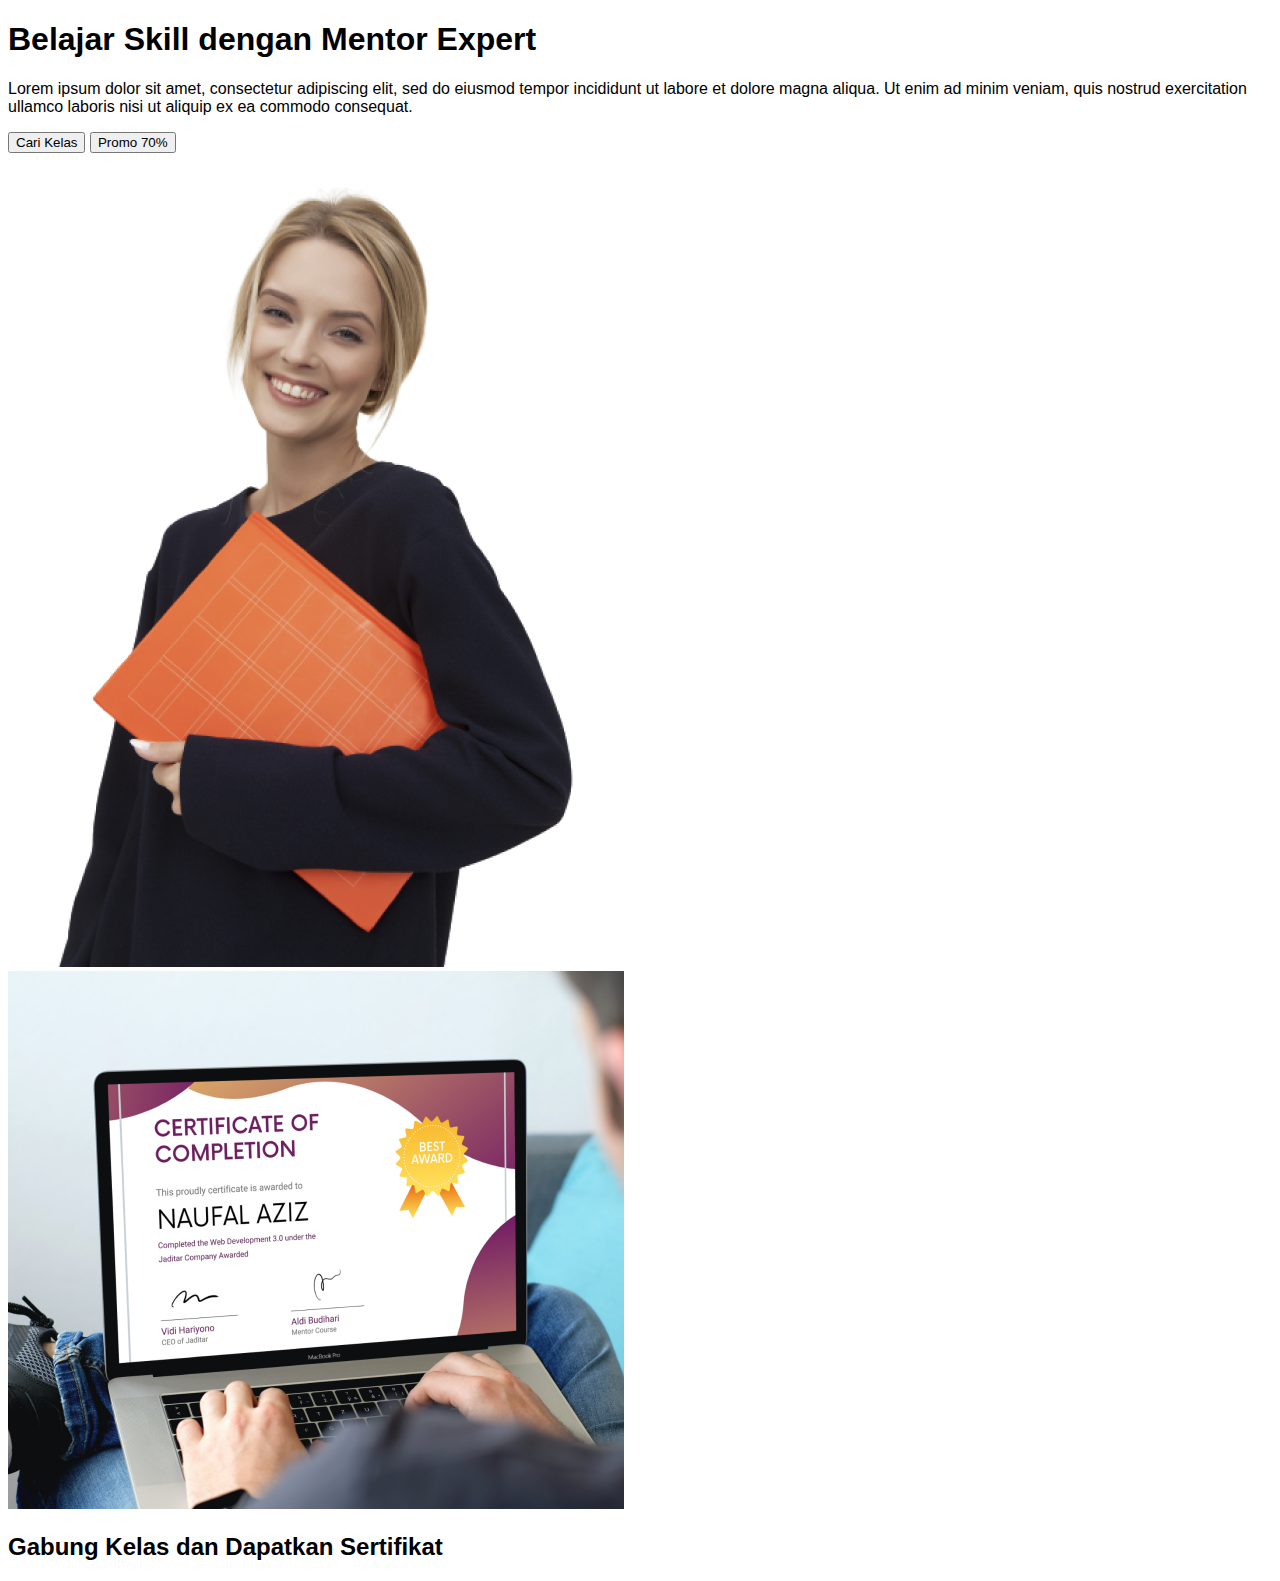
==== jour3/exo 3/index.html @ 9b6ce6b4 "started j3 exo 3" ====
<!DOCTYPE html>
<html lang="en">
<head>
    <meta charset="UTF-8">
    <meta name="viewport" content="width=device-width, initial-scale=1.0">
    <link rel="stylesheet" href="styles.css">
    <title>Exo 3</title>
</head>
<body>
    <section id="hero">
        <div id="presentation">
            <h1 id="title">Belajar Skill dengan Mentor Expert</h1>
            <p id="presentation">Lorem ipsum dolor sit amet, consectetur adipiscing elit, sed do eiusmod tempor incididunt ut labore et dolore magna aliqua. Ut enim ad minim veniam, quis nostrud exercitation ullamco laboris nisi ut aliquip ex ea commodo consequat.</p>

            <div id="hero-buttons">
                <button>Cari Kelas</button>
                <button>Promo 70%</button>
            </div>
        </div>
        <img src="src/image 1.png" alt="Femme heureuse." >
    </section>
    <section id="promo-70">
        <img src="src/Harivideo Certification 1.png" alt="Image d'un ordinateur">
        <div id="promo-text-div">
            <h2>Gabung Kelas dan Dapatkan Sertifikat</h2>
        </div>
    </section>
    
</body>
</html>
---- jour3/exo 3/styles.css ----
body {
    font-family: Helvetica, sans-serif
}
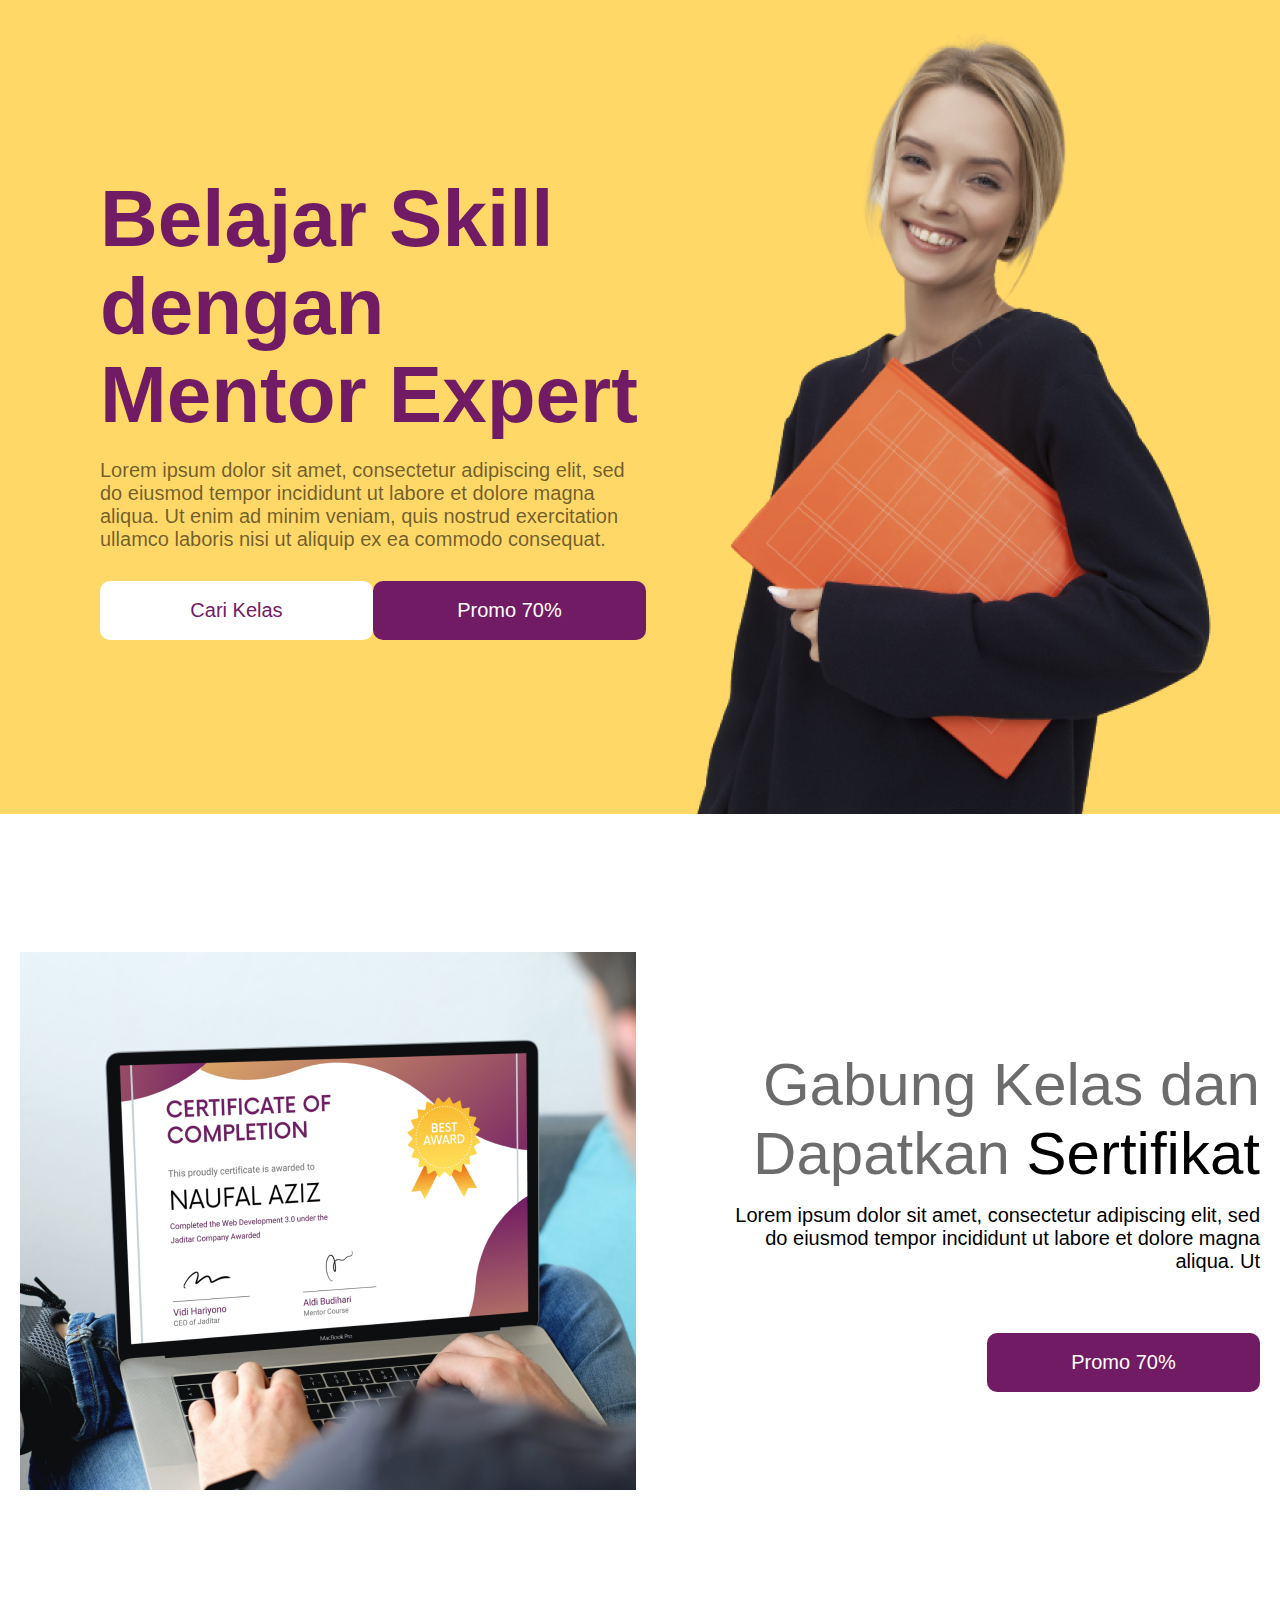
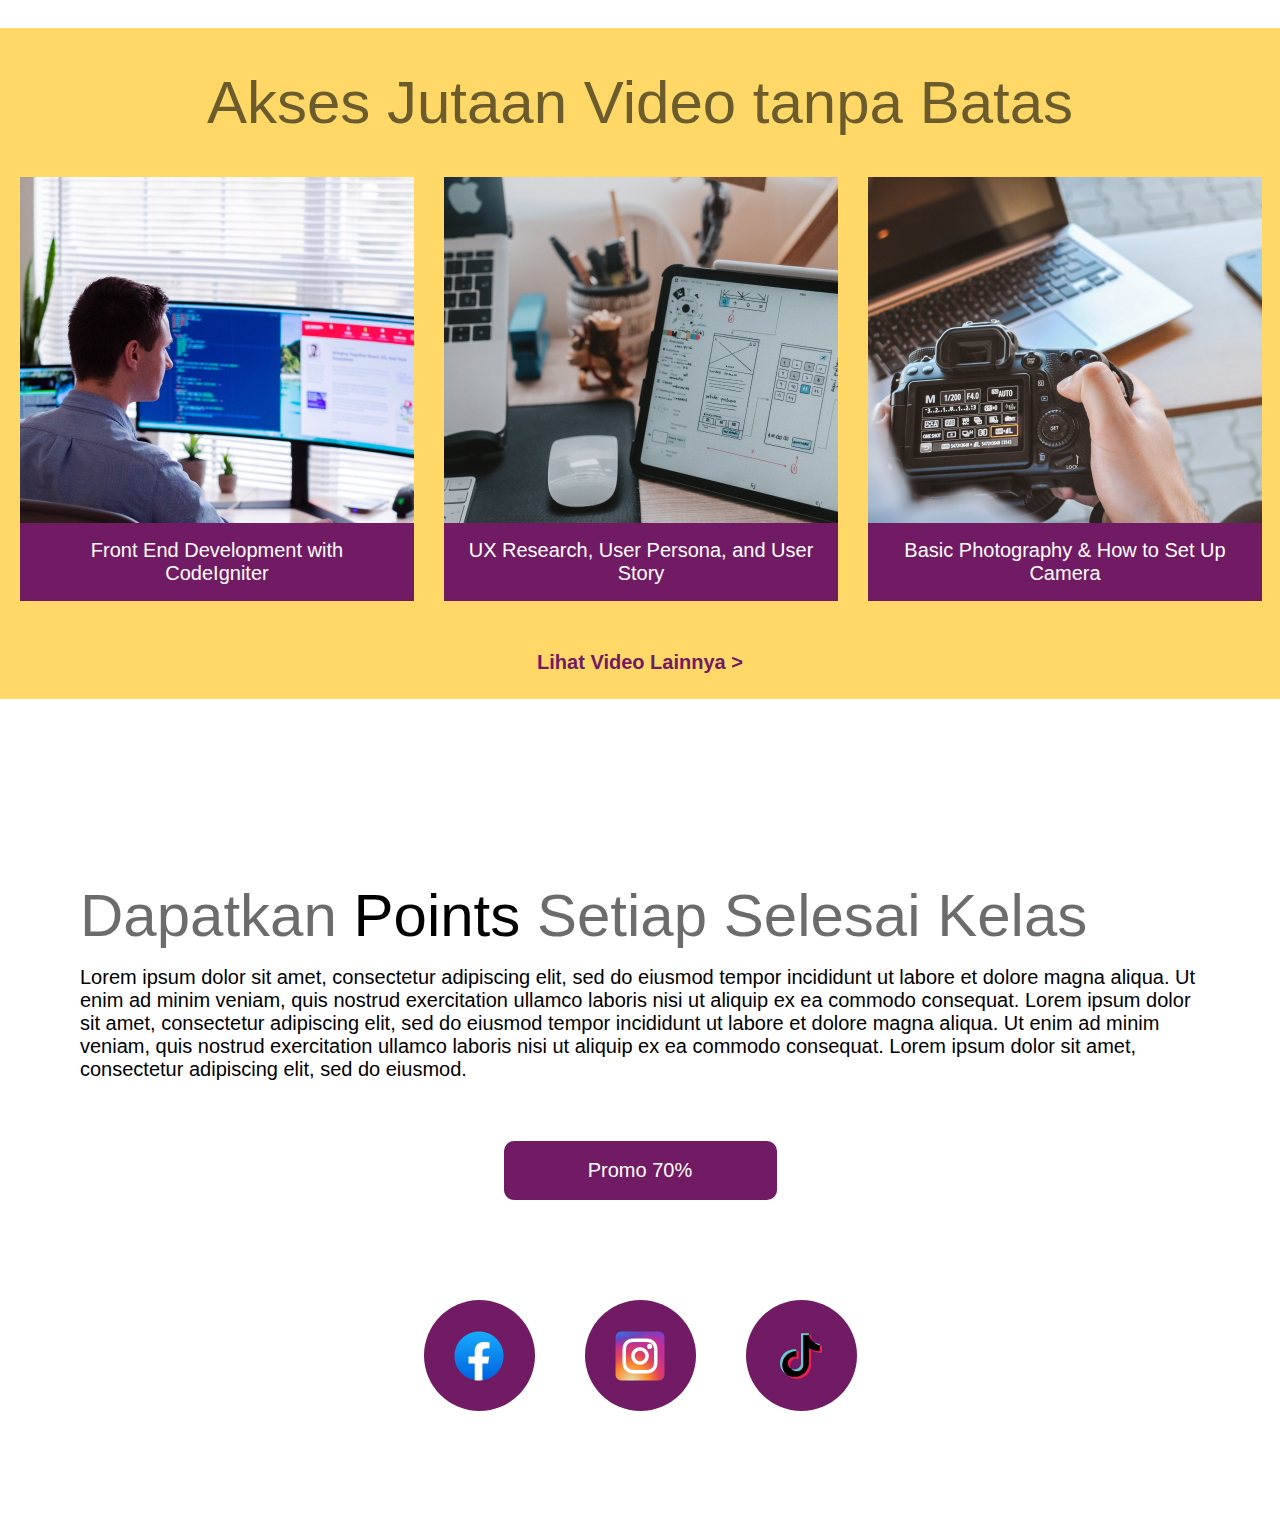
==== commit eef6f028: "exo 3: done / responsive: none" ====
--- a/jour3/exo 3/index.html
+++ b/jour3/exo 3/index.html
@@ -8,21 +8,74 @@
 </head>
 <body>
     <section id="hero">
-        <div id="presentation">
+        <div id="presentation-div">
             <h1 id="title">Belajar Skill dengan Mentor Expert</h1>
-            <p id="presentation">Lorem ipsum dolor sit amet, consectetur adipiscing elit, sed do eiusmod tempor incididunt ut labore et dolore magna aliqua. Ut enim ad minim veniam, quis nostrud exercitation ullamco laboris nisi ut aliquip ex ea commodo consequat.</p>
+            <p id="presentation-p">Lorem ipsum dolor sit amet, consectetur adipiscing elit, sed do eiusmod tempor incididunt ut labore et dolore magna aliqua. Ut enim ad minim veniam, quis nostrud exercitation ullamco laboris nisi ut aliquip ex ea commodo consequat.</p>
 
             <div id="hero-buttons">
-                <button>Cari Kelas</button>
+                <button id="white-btn">Cari Kelas</button>
                 <button>Promo 70%</button>
             </div>
         </div>
         <img src="src/image 1.png" alt="Femme heureuse." >
     </section>
     <section id="promo-70">
-        <img src="src/Harivideo Certification 1.png" alt="Image d'un ordinateur">
-        <div id="promo-text-div">
-            <h2>Gabung Kelas dan Dapatkan Sertifikat</h2>
+        <div id="promo-70-container">
+            <img src="src/Harivideo Certification 1.png" alt="Image d'un ordinateur">
+            <div id="promo-text-div">
+                <div id="promo-text-text">
+                    <h2>Gabung Kelas dan Dapatkan <span>Sertifikat</span></h2>
+                    <p>Lorem ipsum dolor sit amet, consectetur adipiscing elit, sed do eiusmod tempor incididunt ut labore et dolore magna aliqua. Ut
+                    </p>
+                </div>
+                <button>Promo 70%</button>
+            </div>
+        </div>
+        
+    </section>
+    <section id="examples">
+        <h2>Akses Jutaan Video tanpa Batas</h2>
+        <div id="gallery-container">
+            <div id="gallery">
+                <figure>
+                    <img src="src/luke-peters-B6JINerWMz0-unsplash 1.png" alt="Un homme devant un ordinateur">
+                    <figcaption>Front End Development with CodeIgniter</figcaption>
+                </figure>
+                <figure>
+                    <img src="src/alvaro-reyes-zvmZiw3vdsQ-unsplash.png" alt="Image d'une tablette, souris et ordinateur">
+                    <figcaption>UX Research, User Persona, and User Story</figcaption>
+                </figure>
+                <figure>
+                    <img src="src/jeshoots-com-p8kaVRe4edM-unsplash.png" alt="Image d'un appareil photo devant un ordinateur">
+                    <figcaption>Basic Photography & How to Set Up Camera</figcaption>
+                </figure>
+                <figure>
+                    <img src="src/jeshoots-com-p8kaVRe4edM-unsplash.png" alt="Image d'un appareil photo devant un ordinateur">
+                    <figcaption>Data and Web Mining: Expert System</figcaption>
+                </figure>
+            </div>
+            <a href="">Lihat Video Lainnya ></a>
+        </div>
+    </section>
+    <section id="endpage">
+        <div id="endpage-container">
+            <div >
+                <h2>Dapatkan <span>Points</span> Setiap Selesai Kelas</h2>
+                <p>Lorem ipsum dolor sit amet, consectetur adipiscing elit, sed do eiusmod tempor incididunt ut labore et dolore magna aliqua. Ut enim ad minim veniam, quis nostrud exercitation ullamco laboris nisi ut aliquip ex ea commodo consequat. Lorem ipsum dolor sit amet, consectetur adipiscing elit, sed do eiusmod tempor incididunt ut labore et dolore magna aliqua. Ut enim ad minim veniam, quis nostrud exercitation ullamco laboris nisi ut aliquip ex ea commodo consequat. Lorem ipsum dolor sit amet, consectetur adipiscing elit, sed do eiusmod.</p>
+            </div>
+            
+            <button>Promo 70%</button>
+        </div>
+        <div id="social-container">
+            <span>
+                <img src="src/Facebook (3).png" alt="logo Facebook">      
+            </span>
+            <span>
+                <img src="src/instagram (2).png" alt="logo Instagram" srcset="">
+            </span>
+            <span>
+                <img src="src/tiktok.png" alt="logo Tiktok" srcset="">
+            </span>
         </div>
     </section>
     
--- a/jour3/exo 3/styles.css
+++ b/jour3/exo 3/styles.css
@@ -1,3 +1,237 @@
-body {
-    font-family: Helvetica, sans-serif
-}+:root {
+    --yellow: #FFD868;
+    --purple: #721B65;
+    --less-white-background: #E5E5E5;
+    --transparent-black: #00000093;
+    --white: #ffffff;
+    --p-font-size: 20px;
+    --h2-font-size: 60px;
+
+}
+
+body, html {
+    font-family: Helvetica, sans-serif;
+    max-width: 1440px;
+    margin: 0;
+    overflow-x: hidden;
+}
+
+#hero {
+    /* height: 100vh; */
+    background-color: var(--yellow);
+    display: flex;
+    padding: 0 100px;
+    justify-content: space-between;
+    box-sizing: border-box;
+
+}
+
+section {
+    height: 814px;
+    width: 100%;
+}
+
+#presentation-div {
+    display: flex;
+    flex-direction: column;
+    gap: 20px;
+    align-self: center;
+    max-width: 570px;
+}
+
+
+#presentation-div img {
+    max-width: 570px;
+}
+
+#presentation-div h1 {
+    color: var(--purple);
+    font-size: 80px;
+    margin: 0;
+    line-height: 1.1;
+}
+
+#presentation-div p {
+    margin: 0 0 10px 0;
+    font-size: var(--p-font-size);
+    color: var(--transparent-black);
+}
+
+#presentation-div #hero-buttons {
+    width: 100%;
+    display: flex;
+    justify-content: space-between;
+}
+
+button {
+    font-size: var(--p-font-size);
+    padding: 18px 16px;
+    border: none;
+    border-radius: 10px;
+    width: 273px;
+    box-sizing: border-box;
+    background-color: var(--purple);
+    color: var(--white);
+}
+
+button:hover {
+    cursor: pointer;
+}
+
+#white-btn {
+    background-color: var(--white);
+    color: var(--purple); 
+}
+
+
+h2 {
+    color: var(--transparent-black);
+    font-size: var(--h2-font-size);
+    margin: 0;
+    font-weight: 500; 
+}
+h2 span {
+    color: black;
+}
+
+#promo-70 {
+    background-color: var(white);
+    display: flex;
+    align-items: center;
+    justify-content: center;
+}
+
+
+#promo-70-container {
+    display: flex;
+    max-width: 1240px;
+    align-items: center;
+    justify-content: space-between;
+    gap: 78px
+}
+
+#promo-70-container img {
+    max-width: 616px;
+}
+
+#promo-text-div {
+    display: flex;
+    flex-direction: column;
+    max-width: 546px;
+    align-items: end;
+    gap: 60px;
+}
+
+#promo-text-text {
+    display: flex;
+    flex-direction: column;
+    gap: 16px;
+    width: 100%;
+    text-align: right;
+}
+
+p {
+    margin: 0;
+    font-size: var(--p-font-size);
+}
+
+#examples {
+    height: 671px;
+    display: flex;
+    flex-direction: column;
+    gap: 40px;
+    align-items: center;
+    background-color: var(--yellow);
+    box-sizing: border-box;
+    padding: 40px 0 30px 0;
+}
+
+#gallery-container {
+    max-width: 1240px;
+    display: flex;
+    flex-direction: column;
+    gap: 40px;
+    align-items: center;
+}
+
+#gallery-container a {
+    text-decoration: none;
+    font-size: var(--p-font-size);
+    font-weight: 600;
+    color: var(--purple);
+}
+
+#gallery {
+    display: flex;
+    gap: 30px;
+    max-width: 1240px;
+}
+ 
+figure {
+    margin: 0;
+    display: flex;
+    flex-direction: column;
+    position: relative;
+    margin-bottom: 10px ;
+}
+
+figcaption {
+    margin: 0;
+    font-size: var(--p-font-size);
+    background-color: var(--purple);
+    color: var(--white);
+    width: 100%;
+    padding: 16px 20px;
+    box-sizing: border-box;
+    text-align: center;
+    position: absolute;
+    bottom: 0;
+}
+
+#endpage {
+    display: flex;
+    flex-direction: column;
+    justify-content: center;
+    gap: 100px;
+    align-items: center;
+    padding: 80px 80px 0 80px;
+    box-sizing: border-box;
+}
+
+#endpage-container {
+    display: flex;
+    flex-direction: column;
+    max-width: 1240px;
+    align-items: center;
+    gap: 60px;
+
+}
+
+#endpage-container div {
+    display: flex;
+    flex-direction: column;
+    gap: 16px
+}
+
+#social-container {
+    max-width: 433px;
+    display: flex;
+    align-items: center; 
+    box-sizing: border-box;
+    justify-content: center;
+    gap: 50px;
+}
+
+#social-container span {
+    width: 111px;
+    height: 111px;
+    background-color: var(--purple);
+    border-radius: 50%;
+    display: flex;
+    align-items: center;
+}
+
+#social-container img {
+    width: 56px;
+    margin: 0 auto;
+}
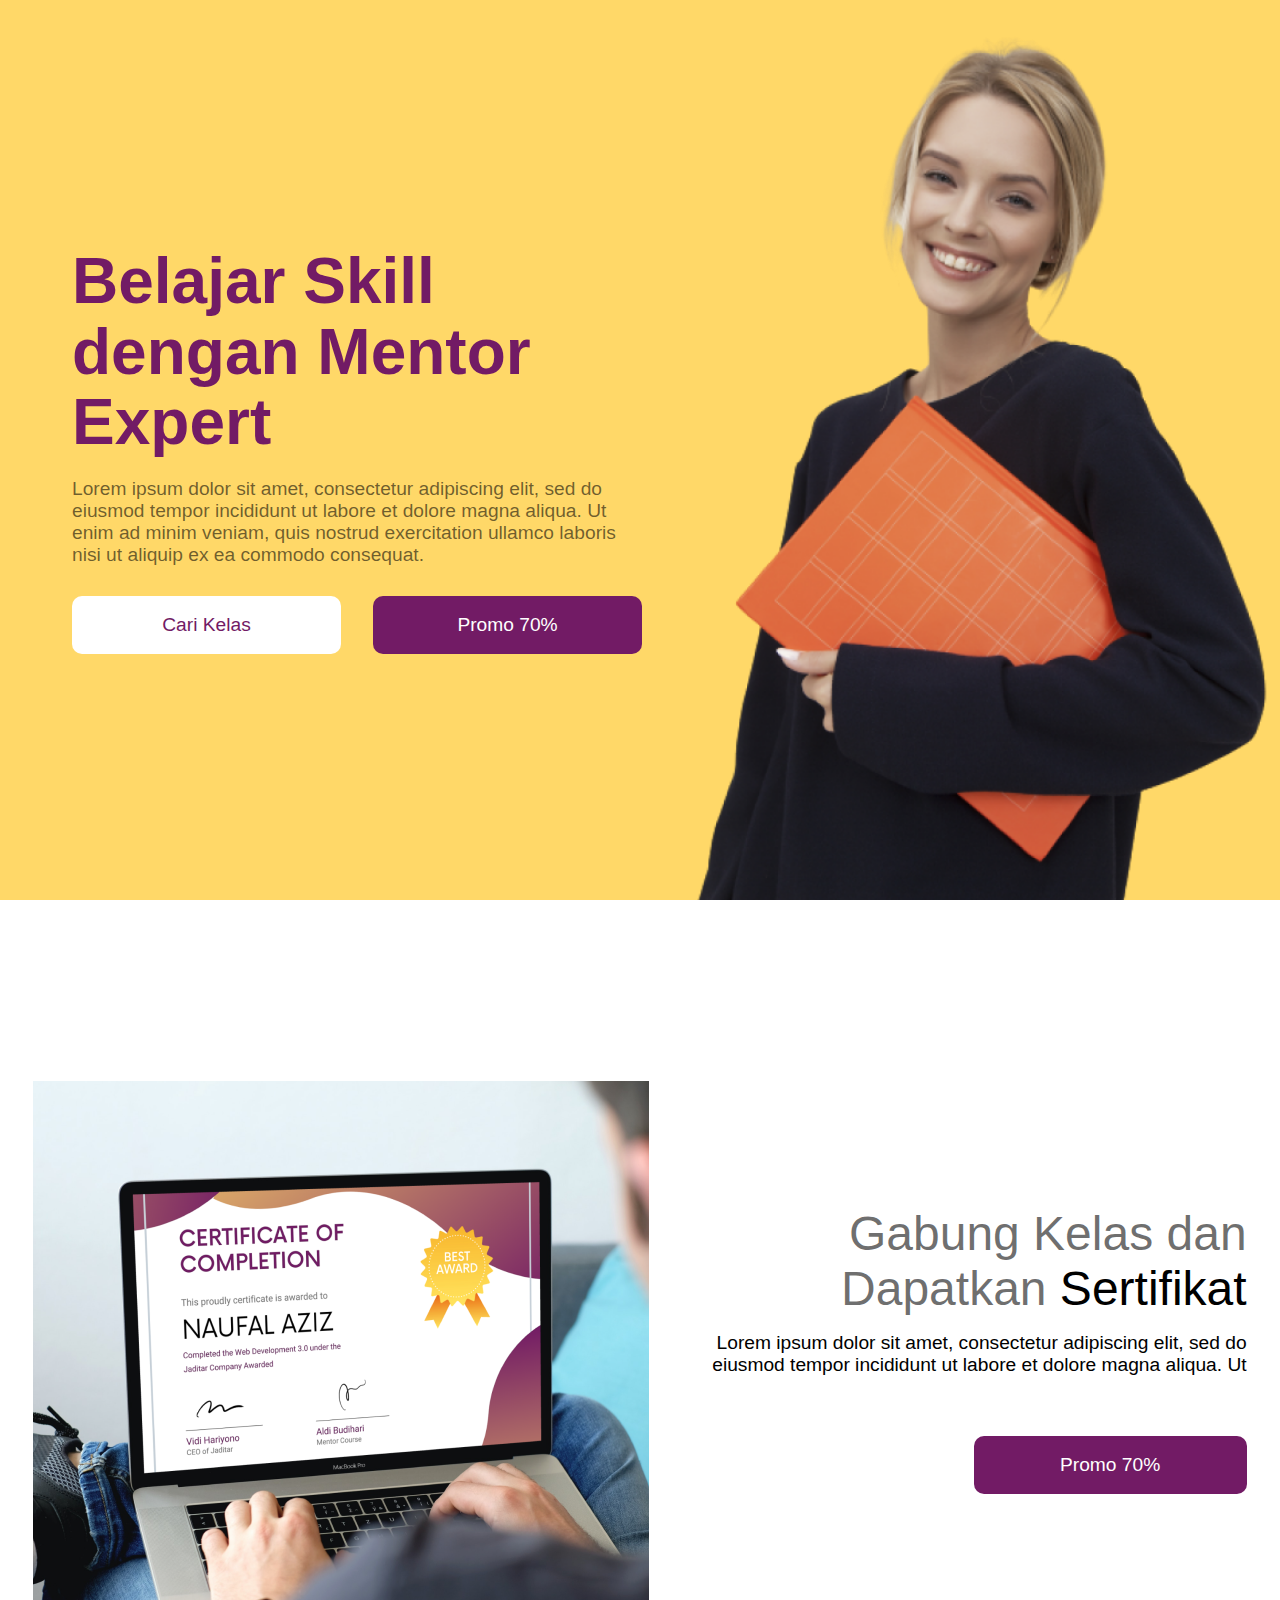
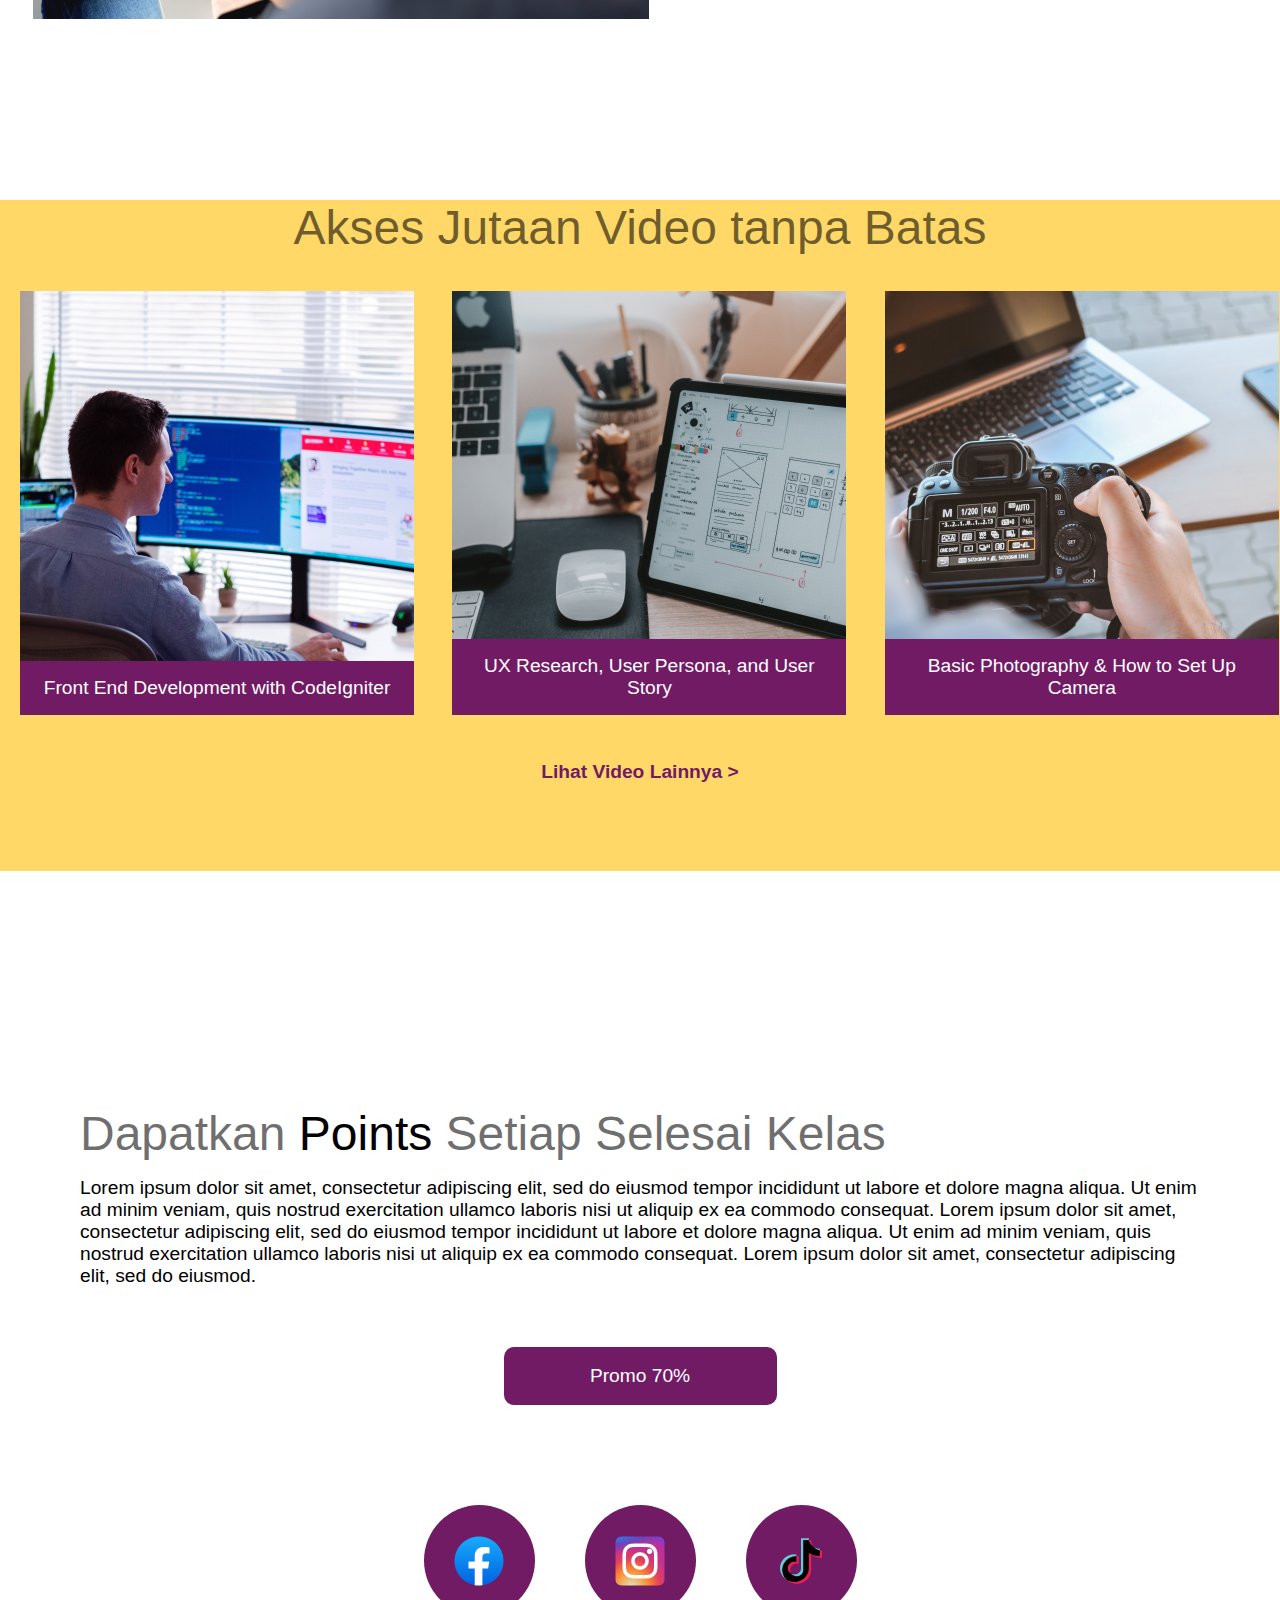
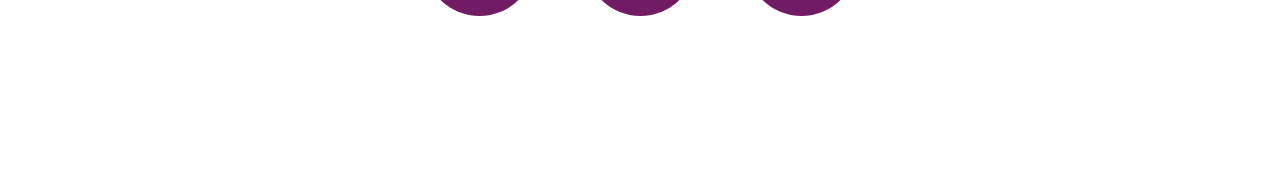
==== commit 2b2cb4b6: "finished exo 3" ====
--- a/jour3/exo 3/index.html
+++ b/jour3/exo 3/index.html
@@ -49,10 +49,6 @@
                     <img src="src/jeshoots-com-p8kaVRe4edM-unsplash.png" alt="Image d'un appareil photo devant un ordinateur">
                     <figcaption>Basic Photography & How to Set Up Camera</figcaption>
                 </figure>
-                <figure>
-                    <img src="src/jeshoots-com-p8kaVRe4edM-unsplash.png" alt="Image d'un appareil photo devant un ordinateur">
-                    <figcaption>Data and Web Mining: Expert System</figcaption>
-                </figure>
             </div>
             <a href="">Lihat Video Lainnya ></a>
         </div>
--- a/jour3/exo 3/styles.css
+++ b/jour3/exo 3/styles.css
@@ -4,30 +4,29 @@
     --less-white-background: #E5E5E5;
     --transparent-black: #00000093;
     --white: #ffffff;
-    --p-font-size: 20px;
-    --h2-font-size: 60px;
+    --p-font-size: 1.2rem;
+    --h2-font-size: 3rem; 
 
 }
 
 body, html {
     font-family: Helvetica, sans-serif;
-    max-width: 1440px;
+    /* max-width: 1440px; */
     margin: 0;
     overflow-x: hidden;
+    font-size: 16px;
 }
 
 #hero {
-    /* height: 100vh; */
     background-color: var(--yellow);
     display: flex;
-    padding: 0 100px;
+    padding: 0 8vh;
     justify-content: space-between;
     box-sizing: border-box;
-
 }
 
 section {
-    height: 814px;
+    height: 100vh;
     width: 100%;
 }
 
@@ -36,17 +35,17 @@
     flex-direction: column;
     gap: 20px;
     align-self: center;
-    max-width: 570px;
-}
-
-
-#presentation-div img {
-    max-width: 570px;
+    max-width: 570px
+}
+
+
+#hero img {
+    height: 100%;
 }
 
 #presentation-div h1 {
     color: var(--purple);
-    font-size: 80px;
+    font-size: 4rem;
     margin: 0;
     line-height: 1.1;
 }
@@ -60,7 +59,8 @@
 #presentation-div #hero-buttons {
     width: 100%;
     display: flex;
-    justify-content: space-between;
+    justify-content: start;
+    gap: 2rem
 }
 
 button {
@@ -107,12 +107,11 @@
     max-width: 1240px;
     align-items: center;
     justify-content: space-between;
-    gap: 78px
-}
-
-#promo-70-container img {
-    max-width: 616px;
-}
+    gap: 4vw;
+    padding: 0 2vw;
+}
+
+
 
 #promo-text-div {
     display: flex;
@@ -139,18 +138,18 @@
     height: 671px;
     display: flex;
     flex-direction: column;
-    gap: 40px;
+    gap: 4vh;
     align-items: center;
     background-color: var(--yellow);
     box-sizing: border-box;
-    padding: 40px 0 30px 0;
+    /* padding: 4vh 0 4vh 0; */
 }
 
 #gallery-container {
     max-width: 1240px;
     display: flex;
     flex-direction: column;
-    gap: 40px;
+    gap: 4vh;
     align-items: center;
 }
 
@@ -163,7 +162,7 @@
 
 #gallery {
     display: flex;
-    gap: 30px;
+    gap: 3vw;
     max-width: 1240px;
 }
  
@@ -235,3 +234,110 @@
     width: 56px;
     margin: 0 auto;
 }
+
+@media screen and (max-width: 1150px) {
+    
+    #hero {
+        justify-content: center;
+        position: relative;
+        flex-wrap: wrap;
+        padding: 0;
+    }
+
+    #presentation-div {
+        z-index: 1;
+        background-color: #ffffff7c;
+        padding: 0 5vw; 
+        max-width: 100%;
+        height: 100vh;
+        align-items: center;
+        justify-content: center;
+        text-align: center;
+    } 
+
+    #presentation-div h1 {
+        font-size: 3rem;
+    }
+
+    #presentation-div #hero-buttons {
+        justify-content: center;
+    }
+
+    #hero img {
+        position: absolute;
+        top: 0;
+        z-index: 0;
+        /* filter: brightness(50%); */
+    }
+
+
+
+}
+
+@media screen and (max-width: 1055px) {
+    section {
+        height: 100%;
+        padding: 3vh 0;
+    }
+    
+    #promo-70-container {
+        flex-wrap: wrap;
+        justify-content: center;
+        gap: 10px;
+    }
+    #promo-70-container img {
+        max-width: 100%;
+    }
+
+    #promo-text-div {
+        align-items: center;
+        gap: 20px;
+    }
+
+    #promo-text-text {
+        text-align: center;
+    }
+
+    #promo-text-text h2 {
+        font-size: 2rem;
+    }
+
+    #examples {
+        height: 100%;
+        text-align: center;
+    }
+
+    #gallery {
+        flex-direction: column;
+        align-items: center;
+    }
+
+    figure {
+        max-width: 90%;
+    }
+
+    #endpage {
+        text-align: center;
+        padding-bottom: 40px;
+    }
+    
+}
+
+@media screen and (max-width: 450px) {
+
+    #endpage {
+        gap: 5vh
+    }
+    #social-container {
+        gap: 3vw
+    }
+
+    #social-container span {
+        width: 70px;
+        height: 70px;
+    }
+
+    #social-container img {
+        width: 40px;
+    }
+}